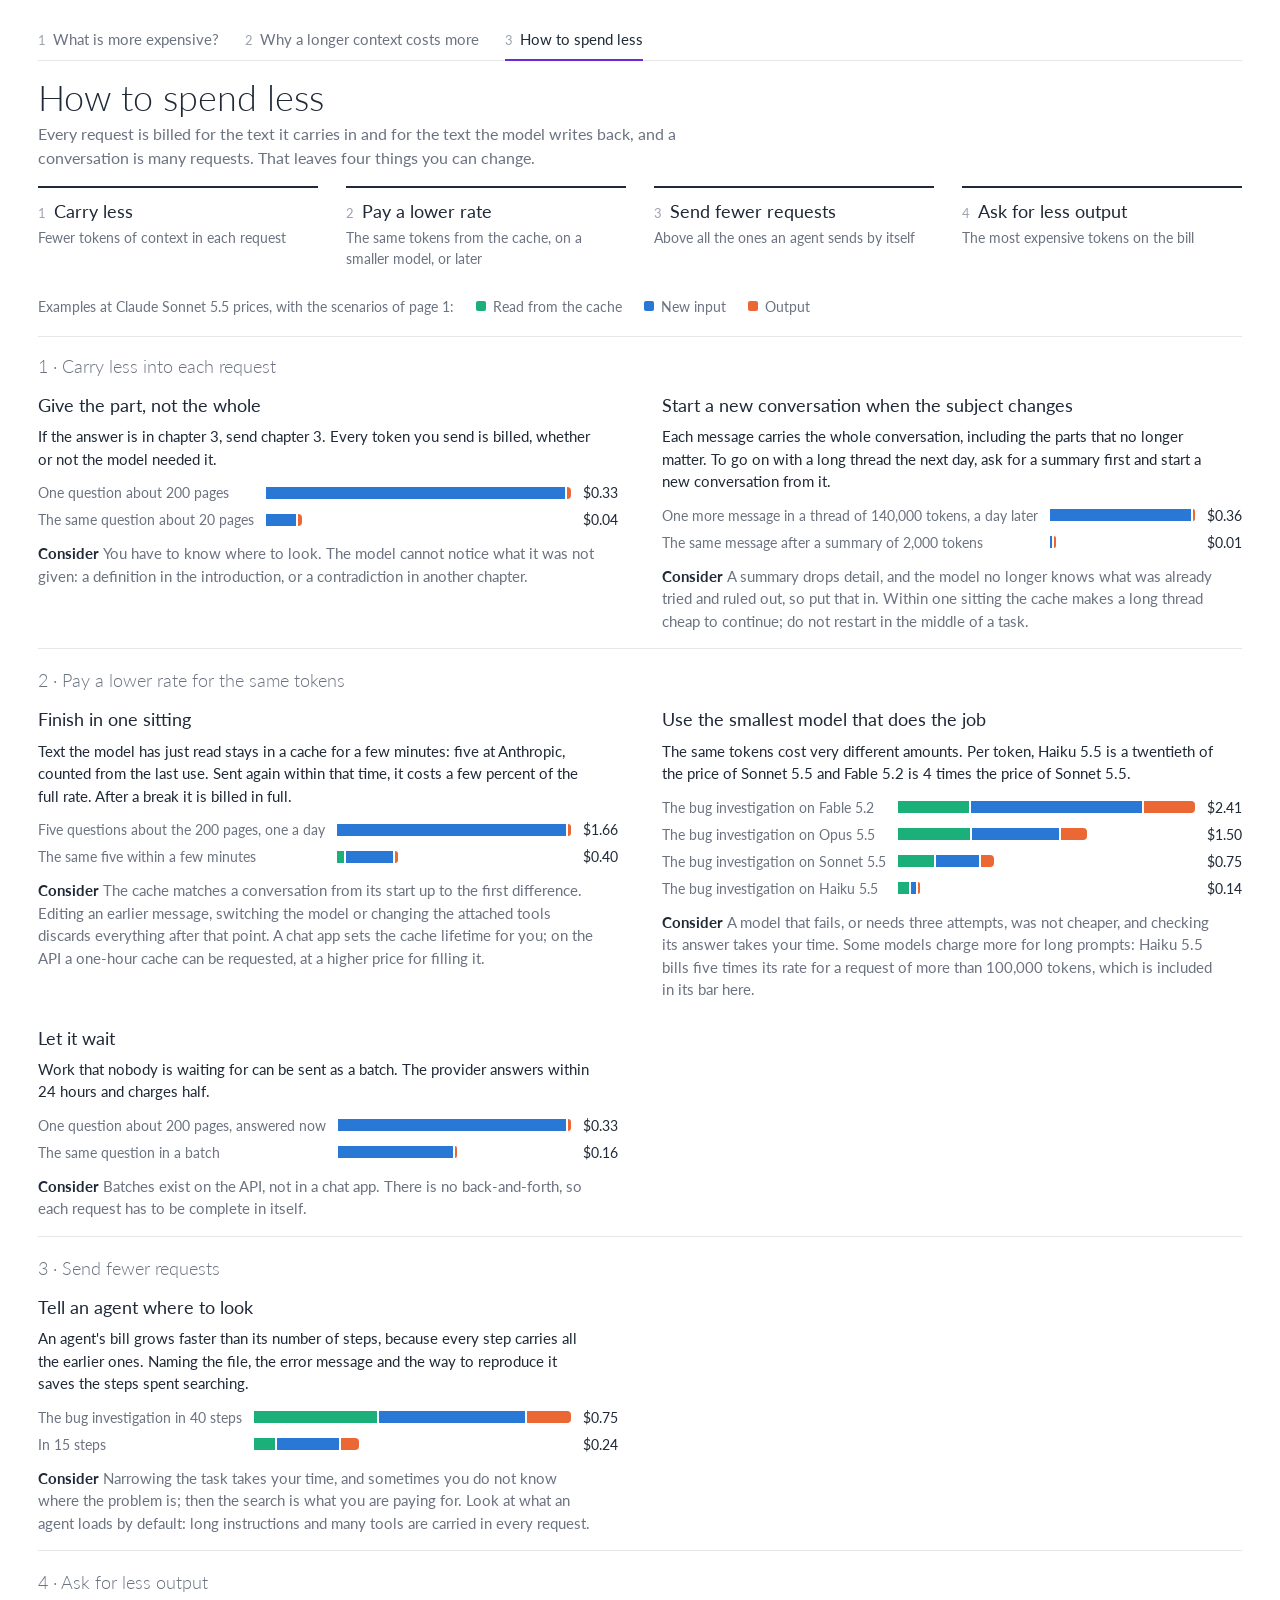
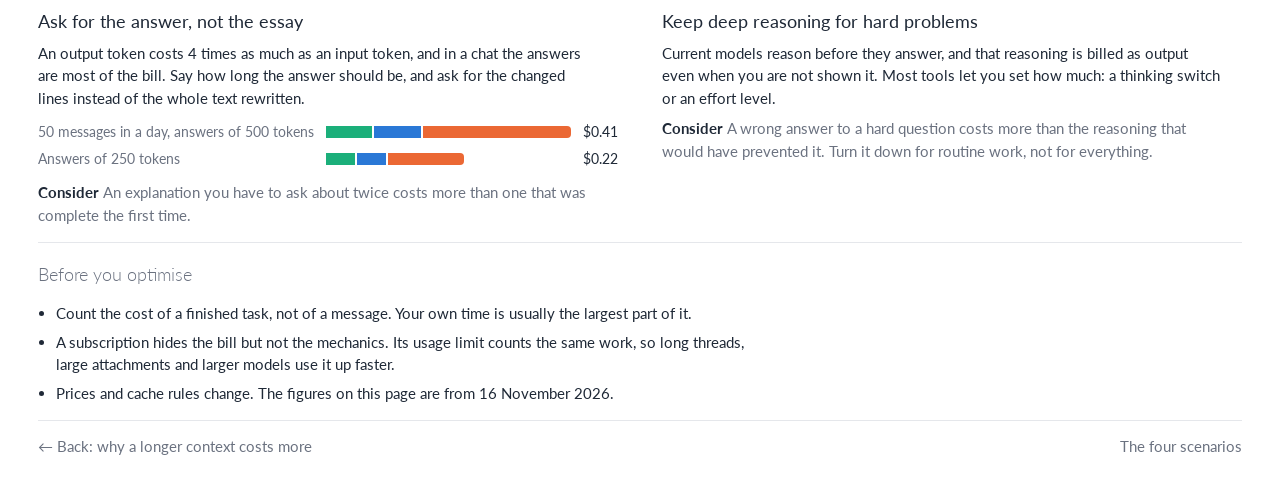
==== options.html @ e392d591 "Add navigation and two pages: the cost question and the options question.html asks which of four sce" ====
<!DOCTYPE html>
<html lang="en">
<head>
<meta charset="utf-8">
<meta name="viewport" content="width=device-width, initial-scale=1">
<title>How to spend less</title>
<link rel="preconnect" href="https://fonts.googleapis.com">
<link rel="preconnect" href="https://fonts.gstatic.com" crossorigin>
<link href="https://fonts.googleapis.com/css2?family=Lato:wght@300;400;700&display=swap" rel="stylesheet">
<link rel="stylesheet" href="site.css">
</head>
<body>
<div class="wrap">

  <nav class="site-nav" aria-label="Pages">
    <a href="question.html"><span class="num">1</span>What is more expensive?</a>
    <a href="index.html"><span class="num">2</span>Why a longer context costs more</a>
    <a href="options.html" aria-current="page"><span class="num">3</span>How to spend less</a>
  </nav>

  <header>
    <h1>How to spend less</h1>
    <p class="lede">Every request is billed for the text it carries in and for the text the model writes back, and a conversation is many requests. That leaves four things you can change.</p>
  </header>

  <ol class="terms">
    <li><a href="#context">Carry less</a><span>Fewer tokens of context in each request</span></li>
    <li><a href="#rate">Pay a lower rate</a><span>The same tokens from the cache, on a smaller model, or later</span></li>
    <li><a href="#requests">Send fewer requests</a><span>Above all the ones an agent sends by itself</span></li>
    <li><a href="#output">Ask for less output</a><span>The most expensive tokens on the bill</span></li>
  </ol>

  <section class="bar-row" aria-label="Key">
    <span>Examples at Claude Sonnet 5.5 prices, with the scenarios of page 1:</span>
    <span class="key"><span class="sw read"></span>Read from the cache</span>
    <span class="key"><span class="sw write"></span>New input</span>
    <span class="key"><span class="sw out"></span>Output</span>
  </section>

  <main style="display: contents">

  <section class="group" id="context" style="border-top: 0; padding-top: 0">
    <h2>1 · Carry less into each request</h2>
    <div class="opts">
      <article class="opt">
        <h3>Give the part, not the whole</h3>
        <p>If the answer is in chapter 3, send chapter 3. Every token you send is billed, whether or not the model needed it.</p>
        <div class="ex" data-ex="part"></div>
        <p class="consider"><b>Consider</b>You have to know where to look. The model cannot notice what it was not given: a definition in the introduction, or a contradiction in another chapter.</p>
      </article>
      <article class="opt">
        <h3>Start a new conversation when the subject changes</h3>
        <p>Each message carries the whole conversation, including the parts that no longer matter. To go on with a long thread the next day, ask for a summary first and start a new conversation from it.</p>
        <div class="ex" data-ex="fresh"></div>
        <p class="consider"><b>Consider</b>A summary drops detail, and the model no longer knows what was already tried and ruled out, so put that in. Within one sitting the cache makes a long thread cheap to continue; do not restart in the middle of a task.</p>
      </article>
    </div>
  </section>

  <section class="group" id="rate">
    <h2>2 · Pay a lower rate for the same tokens</h2>
    <div class="opts">
      <article class="opt">
        <h3>Finish in one sitting</h3>
        <p>Text the model has just read stays in a cache for a few minutes: five at Anthropic, counted from the last use. Sent again within that time, it costs a few percent of the full rate. After a break it is billed in full.</p>
        <div class="ex" data-ex="sitting"></div>
        <p class="consider"><b>Consider</b>The cache matches a conversation from its start up to the first difference. Editing an earlier message, switching the model or changing the attached tools discards everything after that point. A chat app sets the cache lifetime for you; on the API a one-hour cache can be requested, at a higher price for filling it.</p>
      </article>
      <article class="opt">
        <h3>Use the smallest model that does the job</h3>
        <p>The same tokens cost very different amounts. Per token, <span id="ratio-small"></span> and <span id="ratio-big"></span>.</p>
        <div class="ex" data-ex="model"></div>
        <p class="consider"><b>Consider</b>A model that fails, or needs three attempts, was not cheaper, and checking its answer takes your time. Some models charge more for long prompts: Haiku 5.5 bills five times its rate for a request of more than 100,000 tokens, which is included in its bar here.</p>
      </article>
      <article class="opt">
        <h3>Let it wait</h3>
        <p>Work that nobody is waiting for can be sent as a batch. The provider answers within 24 hours and charges half.</p>
        <div class="ex" data-ex="batch"></div>
        <p class="consider"><b>Consider</b>Batches exist on the API, not in a chat app. There is no back-and-forth, so each request has to be complete in itself.</p>
      </article>
    </div>
  </section>

  <section class="group" id="requests">
    <h2>3 · Send fewer requests</h2>
    <div class="opts">
      <article class="opt">
        <h3>Tell an agent where to look</h3>
        <p>An agent's bill grows faster than its number of steps, because every step carries all the earlier ones. Naming the file, the error message and the way to reproduce it saves the steps spent searching.</p>
        <div class="ex" data-ex="steps"></div>
        <p class="consider"><b>Consider</b>Narrowing the task takes your time, and sometimes you do not know where the problem is; then the search is what you are paying for. Look at what an agent loads by default: long instructions and many tools are carried in every request.</p>
      </article>
    </div>
  </section>

  <section class="group" id="output">
    <h2>4 · Ask for less output</h2>
    <div class="opts">
      <article class="opt">
        <h3>Ask for the answer, not the essay</h3>
        <p>An output token costs <span id="out-ratio"></span> times as much as an input token, and in a chat the answers are most of the bill. Say how long the answer should be, and ask for the changed lines instead of the whole text rewritten.</p>
        <div class="ex" data-ex="short"></div>
        <p class="consider"><b>Consider</b>An explanation you have to ask about twice costs more than one that was complete the first time.</p>
      </article>
      <article class="opt">
        <h3>Keep deep reasoning for hard problems</h3>
        <p>Current models reason before they answer, and that reasoning is billed as output even when you are not shown it. Most tools let you set how much: a thinking switch or an effort level.</p>
        <p class="consider"><b>Consider</b>A wrong answer to a hard question costs more than the reasoning that would have prevented it. Turn it down for routine work, not for everything.</p>
      </article>
    </div>
  </section>

  <section class="group">
    <h2>Before you optimise</h2>
    <ul class="closing">
      <li>Count the cost of a finished task, not of a message. Your own time is usually the largest part of it.</li>
      <li>A subscription hides the bill but not the mechanics. Its usage limit counts the same work, so long threads, large attachments and larger models use it up faster.</li>
      <li>Prices and cache rules change. The figures on this page are from 16 November 2026.</li>
    </ul>
  </section>

  </main>

  <footer class="next">
    <a href="index.html">← Back: why a longer context costs more</a>
    <a href="question.html">The four scenarios</a>
  </footer>

</div>

<script src="scenarios.js"></script>
<script>
(function () {
  "use strict";
  var A = window.AICost, M = A.MODELS;
  /* each example is a list of rows: [label, requests, model, batch] */
  var EX = {
    part: [
      ["One question about 200 pages", A.doc()],
      ["The same question about 20 pages", A.doc({ pages: 20 })]
    ],
    fresh: [
      ["One more message in a thread of 140,000 tokens, a day later", A.chat({ n: 1, first: 140000 })],
      ["The same message after a summary of 2,000 tokens", A.chat({ n: 1, first: 2000 })]
    ],
    sitting: [
      ["Five questions about the 200 pages, one a day", A.chat({ n: 5, user: 100, answer: 400, first: 200 * A.PAGE, warm: false })],
      ["The same five within a few minutes", A.chat({ n: 5, user: 100, answer: 400, first: 200 * A.PAGE, warm: true })]
    ],
    model: ["fable", "opus", "sonnet", "haiku"].map(function (id) {
      return ["The bug investigation on " + M[id].name, A.agent(), id];
    }),
    batch: [
      ["One question about 200 pages, answered now", A.doc()],
      ["The same question in a batch", A.doc(), "sonnet", true]
    ],
    steps: [
      ["The bug investigation in 40 steps", A.agent()],
      ["In 15 steps", A.agent({ steps: 15 })]
    ],
    short: [
      ["50 messages in a day, answers of 500 tokens", A.chat({ n: 50, warm: true })],
      ["Answers of 250 tokens", A.chat({ n: 50, warm: true, answer: 250 })]
    ]
  };
  var PARTS = [["read", "read from the cache"], ["write", "new input"], ["out", "output"]];
  function add(parent, tag, cls, text) {
    var node = document.createElement(tag);
    node.className = cls;
    if (text !== undefined) node.textContent = text;
    parent.appendChild(node);
    return node;
  }
  document.querySelectorAll("[data-ex]").forEach(function (box) {
    var rows = EX[box.getAttribute("data-ex")].map(function (r) { return { label: r[0], bill: A.bill(r[1], r[2], r[3]) }; });
    var top = Math.max.apply(null, rows.map(function (r) { return r.bill.total; }));
    box.setAttribute("role", "list");
    rows.forEach(function (r) {
      var split = PARTS.filter(function (p) { return r.bill[p[0]]; })
        .map(function (p) { return A.dollars(r.bill[p[0]]) + " " + p[1]; }).join(", ");
      add(box, "span", "lab", r.label);
      var stack = add(box, "span", "stack");
      stack.title = split;
      PARTS.forEach(function (p) {
        if (!r.bill[p[0]]) return;
        add(stack, "i", p[0]).style.width = (100 * r.bill[p[0]] / top).toFixed(2) + "%";
      });
      var amt = add(box, "span", "amt", A.dollars(r.bill.total));
      amt.setAttribute("aria-label", A.dollars(r.bill.total) + ": " + split);
    });
  });

  function times(a, b) {
    var k = a / b;
    return k >= 1 ? fmt(k) + " times the price of " : "a " + ordinal(1 / k) + " of the price of ";
  }
  function fmt(k) { return String(parseFloat(k.toFixed(1))); }
  function ordinal(k) {
    var names = { 2: "half", 4: "quarter", 5: "fifth", 10: "tenth", 20: "twentieth" };
    return names[Math.round(k)] || fmt(k) + "th";
  }
  document.getElementById("ratio-small").textContent = "Haiku 5.5 is " + times(M.haiku.write, M.sonnet.write) + "Sonnet 5.5";
  document.getElementById("ratio-big").textContent = "Fable 5.2 is " + times(M.fable.write, M.sonnet.write) + "Sonnet 5.5";
  document.getElementById("out-ratio").textContent = fmt(M.sonnet.out / M.sonnet.write);
})();
</script>
</body>
</html>
---- site.css ----
/* Styles for question.html and options.html. index.html does not load this file: it keeps
   its own inline copy of the colour tokens, the base styles and the navigation. */
:root {
  color-scheme: light;
  --bg: #ffffff;
  --ink: #1f2937;
  --ink-2: #6b7280;
  --ink-3: #9ca3af;
  --rule: #e5e7eb;
  --slot: #eef0f3;
  --lane: #f4f6fb;
  --q: #4a90e2;
  --att: #6d28d9;
  /* what a token is billed as: read from the cache, new input, output */
  --c-read: #1baf7a;
  --c-write: #2a78d6;
  --c-out: #eb6834;
  --font: "Lato", "Segoe UI", "Helvetica Neue", Arial, sans-serif;
}
@media (prefers-color-scheme: dark) {
  :root:not([data-theme="light"]) {
    color-scheme: dark;
    --bg: #14161c;
    --ink: #e8eaf0;
    --ink-2: #a3a9b8;
    --ink-3: #737a8c;
    --rule: #2a2f3a;
    --slot: #20242d;
    --lane: #191c24;
    --q: #2f74c9;
    --att: #a07be8;
    --c-read: #199e70;
    --c-write: #3987e5;
    --c-out: #d95926;
  }
}
:root[data-theme="dark"] {
  color-scheme: dark;
  --bg: #14161c;
  --ink: #e8eaf0;
  --ink-2: #a3a9b8;
  --ink-3: #737a8c;
  --rule: #2a2f3a;
  --slot: #20242d;
  --lane: #191c24;
  --q: #2f74c9;
  --att: #a07be8;
  --c-read: #199e70;
  --c-write: #3987e5;
  --c-out: #d95926;
}

* { box-sizing: border-box; }
html, body { margin: 0; }
body {
  background: var(--bg);
  color: var(--ink);
  font-family: var(--font);
  font-size: 15px;
  line-height: 1.5;
}
.wrap {
  max-width: 1260px;
  margin: 0 auto;
  padding: 22px 28px 44px;
  display: flex;
  flex-direction: column;
  gap: 16px;
}
header { display: flex; flex-direction: column; gap: 4px; }
h1 {
  font-weight: 300;
  font-size: clamp(26px, 2.8vw, 36px);
  line-height: 1.15;
  margin: 0;
  text-wrap: balance;
}
.lede { margin: 0; color: var(--ink-2); font-size: 16px; max-width: 80ch; }
h2 { margin: 0; font-size: 18px; font-weight: 300; color: var(--ink-2); }
h3 { margin: 0; font-size: 18px; font-weight: 400; line-height: 1.3; text-wrap: balance; }
p { margin: 0; }
a { color: inherit; }
svg { display: block; width: 100%; height: auto; }
button {
  font: inherit;
  padding: 6px 14px;
  border-radius: 6px;
  border: 1px solid var(--ink-3);
  background: transparent;
  color: var(--ink);
  cursor: pointer;
}
button:hover { background: var(--slot); }
button.primary { background: var(--att); border-color: var(--att); color: var(--bg); font-weight: 700; }
button.primary:hover { background: var(--att); filter: brightness(1.12); }
button:focus-visible, a:focus-visible { outline: 3px solid var(--q); outline-offset: 2px; }

/* Navigation between the three pages (the same markup and rules are in index.html) */
.site-nav {
  display: flex;
  flex-wrap: wrap;
  gap: 0 26px;
  border-bottom: 1px solid var(--rule);
  font-size: 15px;
}
.site-nav a {
  display: inline-flex;
  align-items: baseline;
  gap: 7px;
  padding: 6px 0 8px;
  margin-bottom: -1px;
  border-bottom: 2px solid transparent;
  color: var(--ink-2);
  text-decoration: none;
}
.site-nav a:hover { color: var(--ink); }
.site-nav a[aria-current="page"] { color: var(--ink); border-bottom-color: var(--att); }
.site-nav .num { font-size: 13px; color: var(--ink-3); font-variant-numeric: tabular-nums; }

/* A row under the header: the key to the colours and, on the question page, the button */
.bar-row {
  display: flex;
  flex-wrap: wrap;
  align-items: center;
  gap: 8px 22px;
  padding: 6px 0 14px;
  border-bottom: 1px solid var(--rule);
  color: var(--ink-2);
  font-size: 14px;
  min-height: 52px;
}
.bar-row .push { margin-left: auto; }
.key { display: inline-flex; align-items: center; gap: 7px; white-space: nowrap; }
.sw { display: inline-block; width: 10px; height: 10px; border-radius: 2px; flex: none; }
.sw.req { width: 7px; height: 16px; border-radius: 2px 2px 0 0; background: var(--ink-3); }
.sw.dot { border-radius: 50%; background: var(--ink); width: 8px; height: 8px; }
.sw.read { background: var(--c-read); }
.sw.write { background: var(--c-write); }
.sw.out { background: var(--c-out); }

/* A bill drawn as one stacked bar: read from the cache, new input, output */
.stack { display: flex; gap: 2px; height: 12px; min-width: 0; }
.stack i { display: block; height: 100%; min-width: 2px; }
.stack i:last-child { border-radius: 0 4px 4px 0; }
.stack .read { background: var(--c-read); }
.stack .write { background: var(--c-write); }
.stack .out { background: var(--c-out); }
.amt { font-variant-numeric: tabular-nums; }

.fine { color: var(--ink-2); font-size: 13.5px; max-width: 100ch; }
.next { display: flex; flex-wrap: wrap; justify-content: space-between; gap: 8px 24px; padding-top: 14px; border-top: 1px solid var(--rule); }
.next a { color: var(--ink-2); text-decoration: none; }
.next a:hover { color: var(--ink); text-decoration: underline; }

/* ================= question.html ================= */
.cards { display: grid; grid-template-columns: repeat(2, minmax(0, 1fr)); gap: 26px 44px; }
.card { display: flex; flex-direction: column; gap: 6px; min-width: 0; }
.card h2 { color: var(--ink); font-weight: 400; display: flex; align-items: baseline; gap: 10px; }
.tag {
  flex: none; display: inline-grid; place-items: center; width: 26px; height: 26px; border-radius: 50%;
  border: 1px solid var(--ink-3); font-size: 14px; font-weight: 700; color: var(--ink-2); transform: translateY(-1px);
}
.say { color: var(--ink-2); min-height: 1.5em; }
.facts { color: var(--ink-2); font-size: 14px; font-variant-numeric: tabular-nums; }
.facts b { color: var(--ink); font-weight: 700; }
.fig-grid { stroke: var(--rule); stroke-width: 1; }
.fig-base { stroke: var(--ink-3); stroke-width: 1; }
.fig-text { fill: var(--ink-2); font-family: var(--font); font-size: 12.5px; }
.fig-you { fill: var(--ink); }
.fig-span { stroke: var(--ink-3); stroke-width: 1; fill: none; }
.seg { fill: var(--ink-3); transition: fill 0.35s; }
.revealed .seg.read { fill: var(--c-read); }
.revealed .seg.write { fill: var(--c-write); }
.revealed .seg.out { fill: var(--c-out); }
.bill { display: grid; grid-template-columns: 4.6em minmax(0, 1fr); gap: 4px 12px; align-items: center; margin-top: 2px; }
.bill .amt { font-size: 26px; font-weight: 300; line-height: 1.2; }
.bill .split, .bill .why { grid-column: 1 / -1; }
.bill .split { color: var(--ink-2); font-size: 13.5px; font-variant-numeric: tabular-nums; }
.bill .why { max-width: 62ch; }
.answer { display: flex; flex-direction: column; gap: 6px; padding-top: 16px; border-top: 1px solid var(--rule); }
.answer .order { font-size: 22px; font-weight: 300; font-variant-numeric: tabular-nums; }
.answer .order b { font-weight: 700; }
.answer p { max-width: 80ch; }
.only-open, .only-shut { display: none; }
.revealed .only-open { display: revert; }
body:not(.revealed) .only-shut { display: revert; }
.revealed .bill { display: grid; }
.revealed .answer { display: flex; }
.revealed .key.only-open { display: inline-flex; }
body:not(.revealed) .key.only-shut { display: inline-flex; }

/* ================= options.html ================= */
.terms { display: grid; grid-template-columns: repeat(4, minmax(0, 1fr)); gap: 12px 28px; margin: 0; padding: 0; list-style: none; counter-reset: term; }
.terms li { counter-increment: term; display: flex; flex-direction: column; gap: 2px; padding-top: 10px; border-top: 2px solid var(--ink); }
.terms a { text-decoration: none; font-size: 18px; }
.terms a::before { content: counter(term); color: var(--ink-3); font-size: 13px; margin-right: 8px; font-variant-numeric: tabular-nums; }
.terms a:hover { text-decoration: underline; }
.terms span { color: var(--ink-2); font-size: 14px; }
.group { display: flex; flex-direction: column; gap: 14px; padding-top: 18px; border-top: 1px solid var(--rule); scroll-margin-top: 12px; }
.opts { display: grid; grid-template-columns: repeat(2, minmax(0, 1fr)); gap: 26px 44px; }
.opt { display: flex; flex-direction: column; gap: 8px; min-width: 0; }
.opt p { max-width: 62ch; }
.consider { color: var(--ink-2); }
.consider b { color: var(--ink); font-weight: 700; margin-right: 4px; }
.ex { display: grid; grid-template-columns: max-content minmax(0, 1fr) max-content; gap: 6px 12px; align-items: center; margin: 4px 0; font-size: 14px; }
.ex .lab { color: var(--ink-2); }
.ex .amt { text-align: right; color: var(--ink); }
.closing { margin: 0; padding-left: 18px; display: flex; flex-direction: column; gap: 6px; max-width: 80ch; }

@media (max-width: 760px) {
  .cards, .opts { grid-template-columns: minmax(0, 1fr); }
  .terms { grid-template-columns: repeat(2, minmax(0, 1fr)); }
  .bar-row .push { margin-left: 0; }
}
@media (max-width: 420px) {
  .wrap { padding: 16px 16px 32px; }
  .ex { grid-template-columns: minmax(0, 1fr) max-content; }
  .ex .lab { grid-column: 1 / -1; margin-bottom: -4px; }
}
@media (prefers-reduced-motion: reduce) {
  .seg { transition: none; }
}
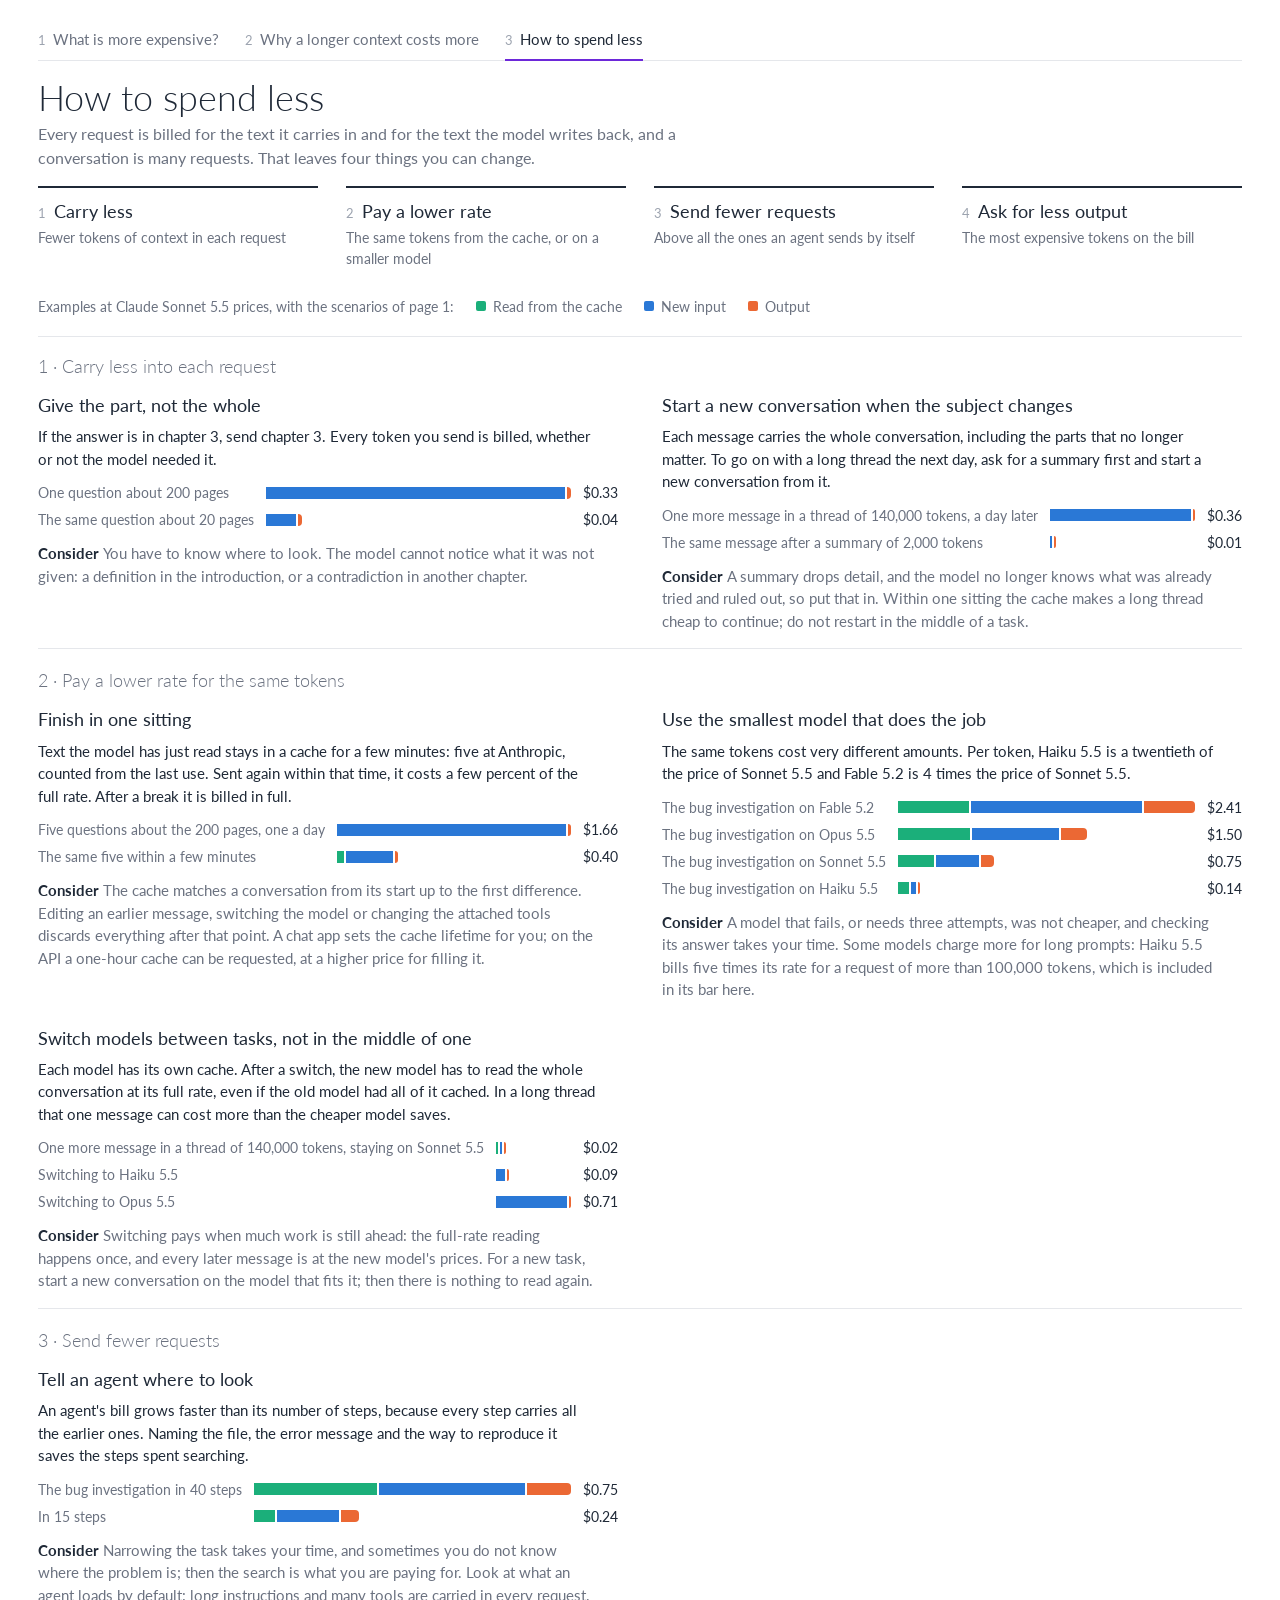
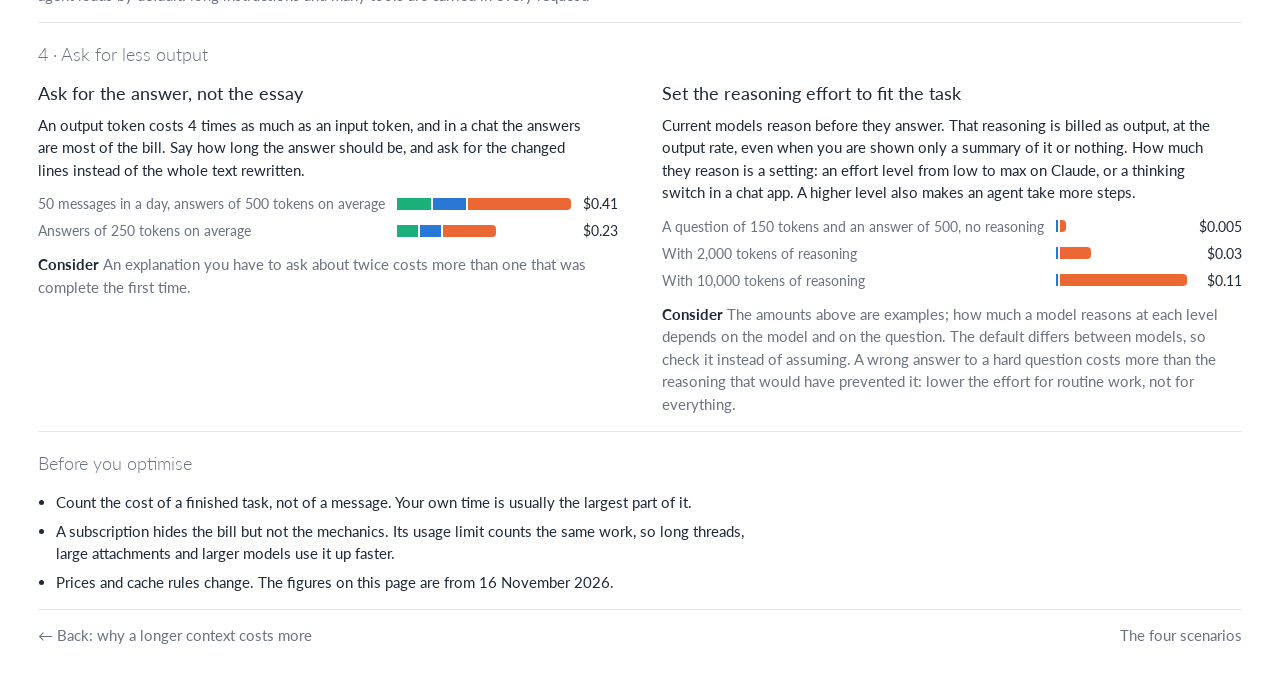
==== commit 0447f704: "Show only input and output before the reveal; revise the options Page 1: before the bills are shown " ====
--- a/options.html
+++ b/options.html
@@ -25,7 +25,7 @@
 
   <ol class="terms">
     <li><a href="#context">Carry less</a><span>Fewer tokens of context in each request</span></li>
-    <li><a href="#rate">Pay a lower rate</a><span>The same tokens from the cache, on a smaller model, or later</span></li>
+    <li><a href="#rate">Pay a lower rate</a><span>The same tokens from the cache, or on a smaller model</span></li>
     <li><a href="#requests">Send fewer requests</a><span>Above all the ones an agent sends by itself</span></li>
     <li><a href="#output">Ask for less output</a><span>The most expensive tokens on the bill</span></li>
   </ol>
@@ -73,10 +73,10 @@
         <p class="consider"><b>Consider</b>A model that fails, or needs three attempts, was not cheaper, and checking its answer takes your time. Some models charge more for long prompts: Haiku 5.5 bills five times its rate for a request of more than 100,000 tokens, which is included in its bar here.</p>
       </article>
       <article class="opt">
-        <h3>Let it wait</h3>
-        <p>Work that nobody is waiting for can be sent as a batch. The provider answers within 24 hours and charges half.</p>
-        <div class="ex" data-ex="batch"></div>
-        <p class="consider"><b>Consider</b>Batches exist on the API, not in a chat app. There is no back-and-forth, so each request has to be complete in itself.</p>
+        <h3>Switch models between tasks, not in the middle of one</h3>
+        <p>Each model has its own cache. After a switch, the new model has to read the whole conversation at its full rate, even if the old model had all of it cached. In a long thread that one message can cost more than the cheaper model saves.</p>
+        <div class="ex" data-ex="switch"></div>
+        <p class="consider"><b>Consider</b>Switching pays when much work is still ahead: the full-rate reading happens once, and every later message is at the new model's prices. For a new task, start a new conversation on the model that fits it; then there is nothing to read again.</p>
       </article>
     </div>
   </section>
@@ -103,9 +103,10 @@
         <p class="consider"><b>Consider</b>An explanation you have to ask about twice costs more than one that was complete the first time.</p>
       </article>
       <article class="opt">
-        <h3>Keep deep reasoning for hard problems</h3>
-        <p>Current models reason before they answer, and that reasoning is billed as output even when you are not shown it. Most tools let you set how much: a thinking switch or an effort level.</p>
-        <p class="consider"><b>Consider</b>A wrong answer to a hard question costs more than the reasoning that would have prevented it. Turn it down for routine work, not for everything.</p>
+        <h3>Set the reasoning effort to fit the task</h3>
+        <p>Current models reason before they answer. That reasoning is billed as output, at the output rate, even when you are shown only a summary of it or nothing. How much they reason is a setting: an effort level from low to max on Claude, or a thinking switch in a chat app. A higher level also makes an agent take more steps.</p>
+        <div class="ex" data-ex="effort"></div>
+        <p class="consider"><b>Consider</b>The amounts above are examples; how much a model reasons at each level depends on the model and on the question. The default differs between models, so check it instead of assuming. A wrong answer to a hard question costs more than the reasoning that would have prevented it: lower the effort for routine work, not for everything.</p>
       </article>
     </div>
   </section>
@@ -150,17 +151,22 @@
     model: ["fable", "opus", "sonnet", "haiku"].map(function (id) {
       return ["The bug investigation on " + M[id].name, A.agent(), id];
     }),
-    batch: [
-      ["One question about 200 pages, answered now", A.doc()],
-      ["The same question in a batch", A.doc(), "sonnet", true]
-    ],
+    switch: ["sonnet", "haiku", "opus"].map(function (id) {
+      /* one more message in a thread that Sonnet has in its cache: only that message is billed here */
+      var next = A.requests([{ add: 140000, out: 0 }, { add: 150, out: 500, warm: id === "sonnet" }])[1];
+      return [(id === "sonnet" ? "One more message in a thread of 140,000 tokens, staying on " : "Switching to ") + M[id].name, [next], id];
+    }),
+    effort: [0, 2000, 10000].map(function (think) {
+      return [think ? "With " + A.tokens(think) + " tokens of reasoning" : "A question of 150 tokens and an answer of 500, no reasoning",
+              A.requests([{ add: 150, out: 500 + think }])];
+    }),
     steps: [
       ["The bug investigation in 40 steps", A.agent()],
       ["In 15 steps", A.agent({ steps: 15 })]
     ],
     short: [
-      ["50 messages in a day, answers of 500 tokens", A.chat({ n: 50, warm: true })],
-      ["Answers of 250 tokens", A.chat({ n: 50, warm: true, answer: 250 })]
+      ["50 messages in a day, answers of 500 tokens on average", A.chat({ n: 50, warm: true, vary: 11 })],
+      ["Answers of 250 tokens on average", A.chat({ n: 50, warm: true, vary: 11, answer: 250 })]
     ]
   };
   var PARTS = [["read", "read from the cache"], ["write", "new input"], ["out", "output"]];
--- a/site.css
+++ b/site.css
@@ -168,10 +168,9 @@
 .fig-text { fill: var(--ink-2); font-family: var(--font); font-size: 12.5px; }
 .fig-you { fill: var(--ink); }
 .fig-span { stroke: var(--ink-3); stroke-width: 1; fill: none; }
-.seg { fill: var(--ink-3); transition: fill 0.35s; }
-.revealed .seg.read { fill: var(--c-read); }
-.revealed .seg.write { fill: var(--c-write); }
-.revealed .seg.out { fill: var(--c-out); }
+.seg.read { fill: var(--c-read); }
+.seg.write, .now.write { fill: var(--c-write); }
+.seg.out, .now.out { fill: var(--c-out); }
 .bill { display: grid; grid-template-columns: 4.6em minmax(0, 1fr); gap: 4px 12px; align-items: center; margin-top: 2px; }
 .bill .amt { font-size: 26px; font-weight: 300; line-height: 1.2; }
 .bill .split, .bill .why { grid-column: 1 / -1; }
@@ -217,6 +216,3 @@
   .ex { grid-template-columns: minmax(0, 1fr) max-content; }
   .ex .lab { grid-column: 1 / -1; margin-bottom: -4px; }
 }
-@media (prefers-reduced-motion: reduce) {
-  .seg { transition: none; }
-}
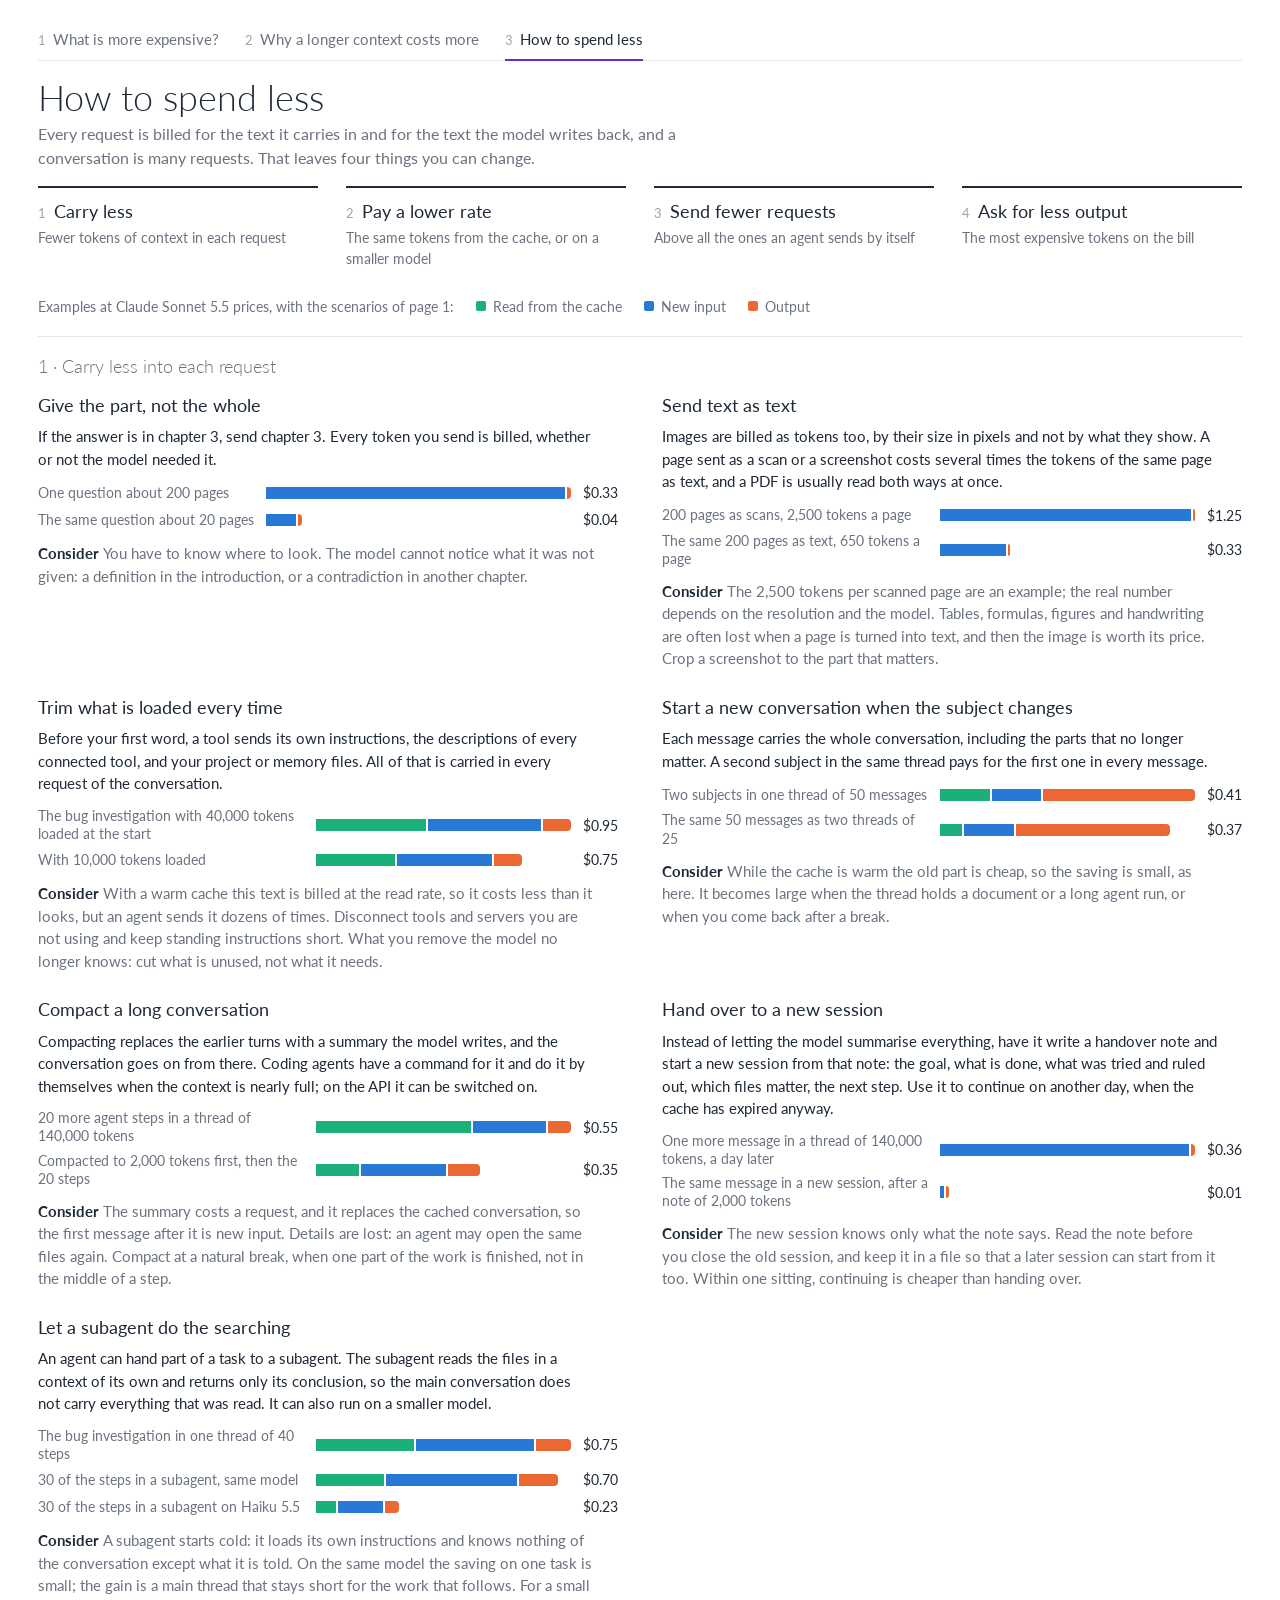
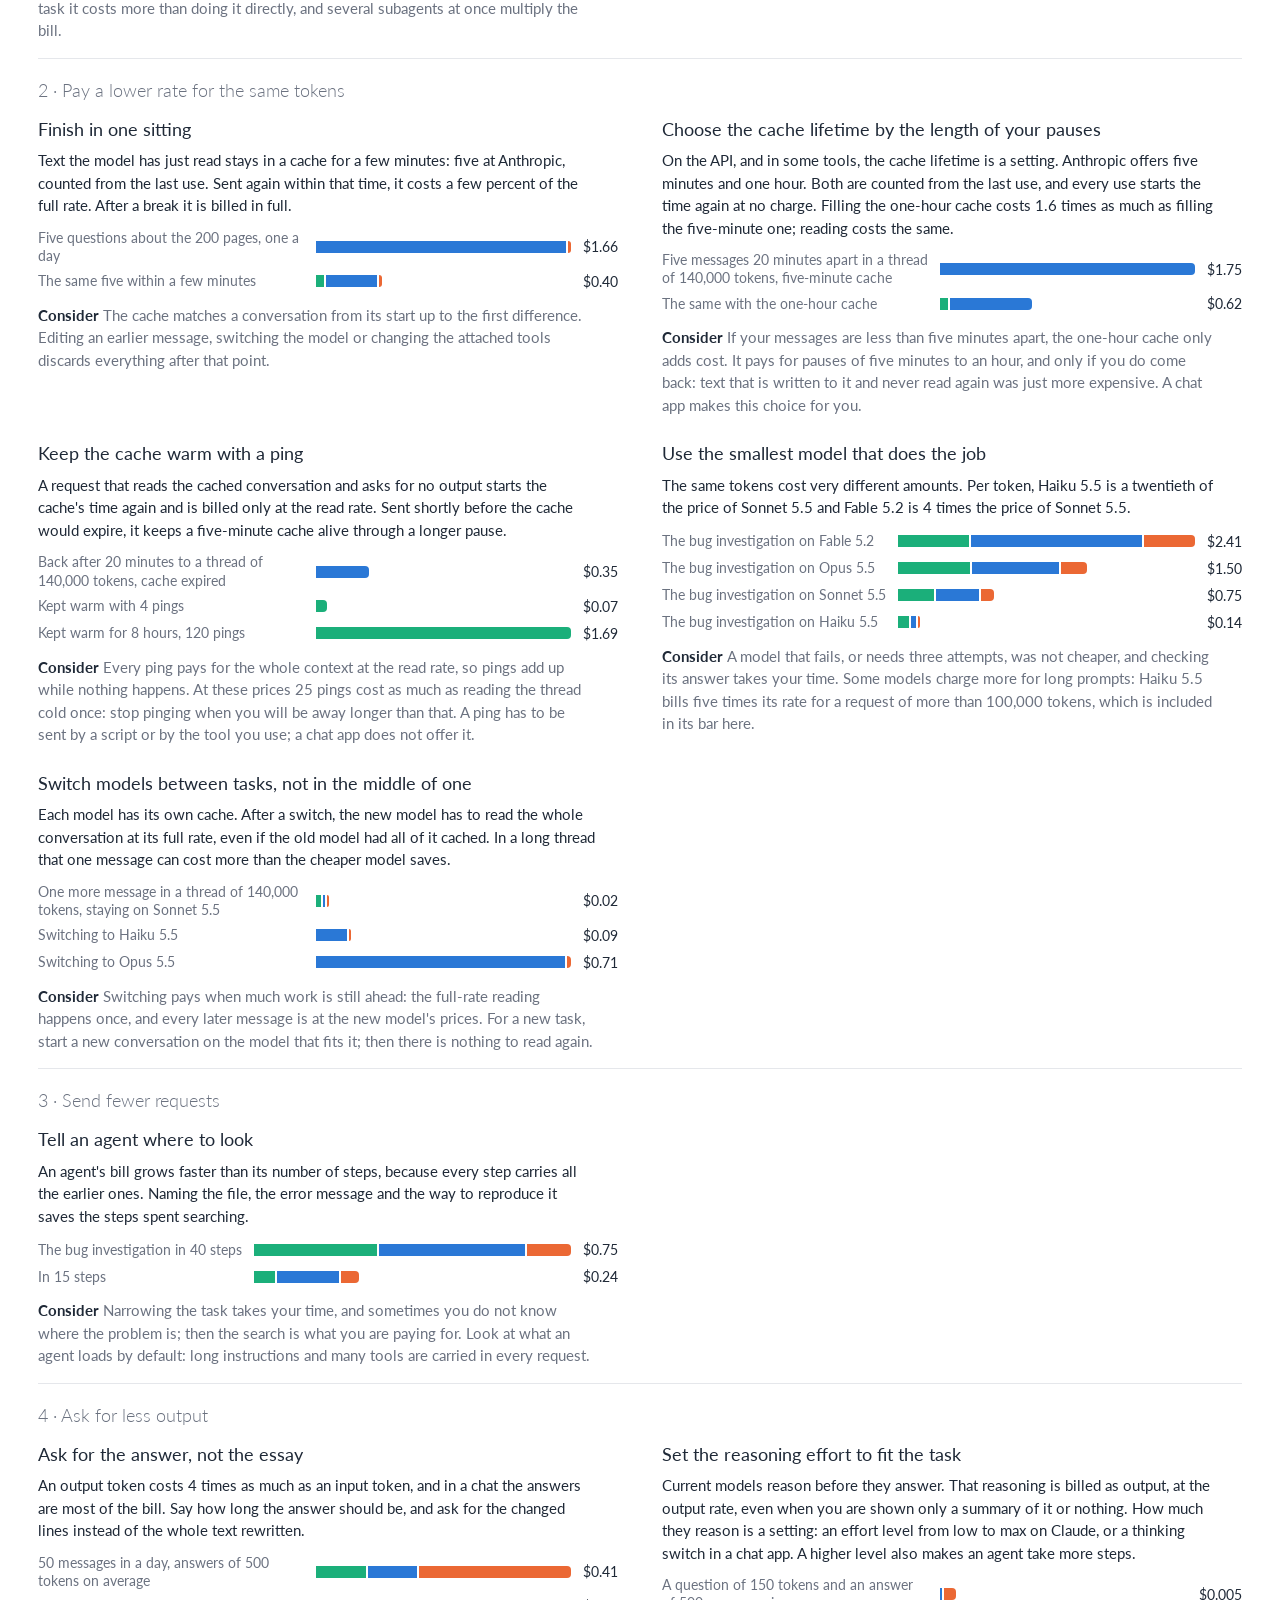
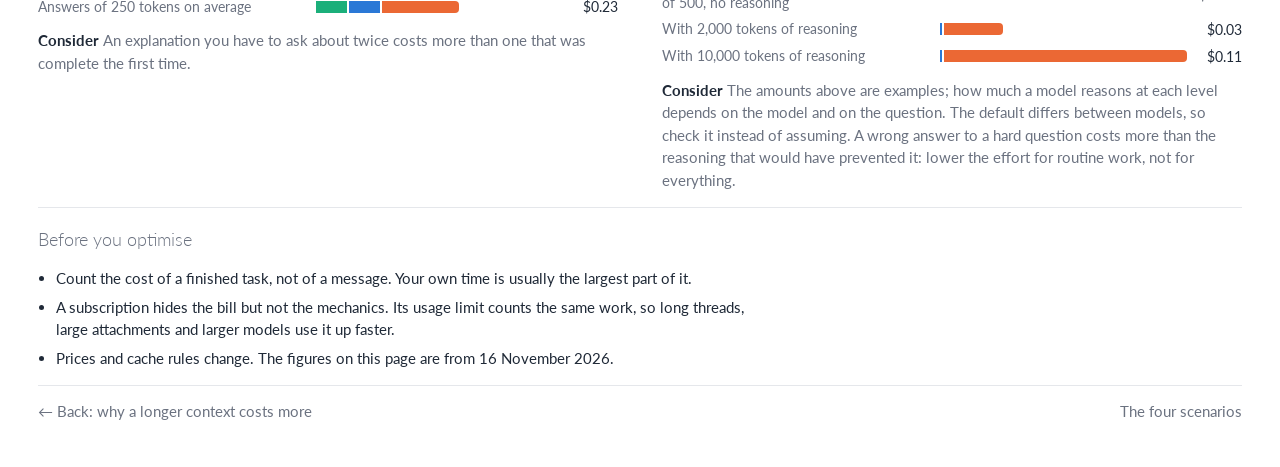
==== commit 4e801175: "Add seven options to page 3 Cache lifetime, keeping the cache warm with a ping, compaction, handover" ====
--- a/options.html
+++ b/options.html
@@ -49,10 +49,40 @@
         <p class="consider"><b>Consider</b>You have to know where to look. The model cannot notice what it was not given: a definition in the introduction, or a contradiction in another chapter.</p>
       </article>
       <article class="opt">
+        <h3>Send text as text</h3>
+        <p>Images are billed as tokens too, by their size in pixels and not by what they show. A page sent as a scan or a screenshot costs several times the tokens of the same page as text, and a PDF is usually read both ways at once.</p>
+        <div class="ex" data-ex="scan"></div>
+        <p class="consider"><b>Consider</b>The 2,500 tokens per scanned page are an example; the real number depends on the resolution and the model. Tables, formulas, figures and handwriting are often lost when a page is turned into text, and then the image is worth its price. Crop a screenshot to the part that matters.</p>
+      </article>
+      <article class="opt">
+        <h3>Trim what is loaded every time</h3>
+        <p>Before your first word, a tool sends its own instructions, the descriptions of every connected tool, and your project or memory files. All of that is carried in every request of the conversation.</p>
+        <div class="ex" data-ex="base"></div>
+        <p class="consider"><b>Consider</b>With a warm cache this text is billed at the read rate, so it costs less than it looks, but an agent sends it dozens of times. Disconnect tools and servers you are not using and keep standing instructions short. What you remove the model no longer knows: cut what is unused, not what it needs.</p>
+      </article>
+      <article class="opt">
         <h3>Start a new conversation when the subject changes</h3>
-        <p>Each message carries the whole conversation, including the parts that no longer matter. To go on with a long thread the next day, ask for a summary first and start a new conversation from it.</p>
+        <p>Each message carries the whole conversation, including the parts that no longer matter. A second subject in the same thread pays for the first one in every message.</p>
+        <div class="ex" data-ex="split"></div>
+        <p class="consider"><b>Consider</b>While the cache is warm the old part is cheap, so the saving is small, as here. It becomes large when the thread holds a document or a long agent run, or when you come back after a break.</p>
+      </article>
+      <article class="opt">
+        <h3>Compact a long conversation</h3>
+        <p>Compacting replaces the earlier turns with a summary the model writes, and the conversation goes on from there. Coding agents have a command for it and do it by themselves when the context is nearly full; on the API it can be switched on.</p>
+        <div class="ex" data-ex="compact"></div>
+        <p class="consider"><b>Consider</b>The summary costs a request, and it replaces the cached conversation, so the first message after it is new input. Details are lost: an agent may open the same files again. Compact at a natural break, when one part of the work is finished, not in the middle of a step.</p>
+      </article>
+      <article class="opt">
+        <h3>Hand over to a new session</h3>
+        <p>Instead of letting the model summarise everything, have it write a handover note and start a new session from that note: the goal, what is done, what was tried and ruled out, which files matter, the next step. Use it to continue on another day, when the cache has expired anyway.</p>
         <div class="ex" data-ex="fresh"></div>
-        <p class="consider"><b>Consider</b>A summary drops detail, and the model no longer knows what was already tried and ruled out, so put that in. Within one sitting the cache makes a long thread cheap to continue; do not restart in the middle of a task.</p>
+        <p class="consider"><b>Consider</b>The new session knows only what the note says. Read the note before you close the old session, and keep it in a file so that a later session can start from it too. Within one sitting, continuing is cheaper than handing over.</p>
+      </article>
+      <article class="opt">
+        <h3>Let a subagent do the searching</h3>
+        <p>An agent can hand part of a task to a subagent. The subagent reads the files in a context of its own and returns only its conclusion, so the main conversation does not carry everything that was read. It can also run on a smaller model.</p>
+        <div class="ex" data-ex="sub"></div>
+        <p class="consider"><b>Consider</b>A subagent starts cold: it loads its own instructions and knows nothing of the conversation except what it is told. On the same model the saving on one task is small; the gain is a main thread that stays short for the work that follows. For a small task it costs more than doing it directly, and several subagents at once multiply the bill.</p>
       </article>
     </div>
   </section>
@@ -64,7 +94,19 @@
         <h3>Finish in one sitting</h3>
         <p>Text the model has just read stays in a cache for a few minutes: five at Anthropic, counted from the last use. Sent again within that time, it costs a few percent of the full rate. After a break it is billed in full.</p>
         <div class="ex" data-ex="sitting"></div>
-        <p class="consider"><b>Consider</b>The cache matches a conversation from its start up to the first difference. Editing an earlier message, switching the model or changing the attached tools discards everything after that point. A chat app sets the cache lifetime for you; on the API a one-hour cache can be requested, at a higher price for filling it.</p>
+        <p class="consider"><b>Consider</b>The cache matches a conversation from its start up to the first difference. Editing an earlier message, switching the model or changing the attached tools discards everything after that point.</p>
+      </article>
+      <article class="opt">
+        <h3>Choose the cache lifetime by the length of your pauses</h3>
+        <p>On the API, and in some tools, the cache lifetime is a setting. Anthropic offers five minutes and one hour. Both are counted from the last use, and every use starts the time again at no charge. Filling the one-hour cache costs <span id="hour-ratio"></span> times as much as filling the five-minute one; reading costs the same.</p>
+        <div class="ex" data-ex="ttl"></div>
+        <p class="consider"><b>Consider</b>If your messages are less than five minutes apart, the one-hour cache only adds cost. It pays for pauses of five minutes to an hour, and only if you do come back: text that is written to it and never read again was just more expensive. A chat app makes this choice for you.</p>
+      </article>
+      <article class="opt">
+        <h3>Keep the cache warm with a ping</h3>
+        <p>A request that reads the cached conversation and asks for no output starts the cache's time again and is billed only at the read rate. Sent shortly before the cache would expire, it keeps a five-minute cache alive through a longer pause.</p>
+        <div class="ex" data-ex="ping"></div>
+        <p class="consider"><b>Consider</b>Every ping pays for the whole context at the read rate, so pings add up while nothing happens. At these prices <span id="ping-even"></span> pings cost as much as reading the thread cold once: stop pinging when you will be away longer than that. A ping has to be sent by a script or by the tool you use; a chat app does not offer it.</p>
       </article>
       <article class="opt">
         <h3>Use the smallest model that does the job</h3>
@@ -133,17 +175,78 @@
 <script>
 (function () {
   "use strict";
-  var A = window.AICost, M = A.MODELS;
+  var A = window.AICost, M = A.MODELS, S = M.sonnet;
+  /* Filling Anthropic's one-hour cache costs 2 times the plain input price and the five-minute cache
+     1.25 times. `write` in MODELS is the five-minute price, so the one-hour price is HOUR times it. */
+  var HOUR = 2 / 1.25;
+  /* a row can also be given as a ready bill instead of a list of requests */
+  function money(read, write, out) { return { read: read, write: write, out: out, total: read + write + out }; }
+  function plus(a, b) { return money(a.read + b.read, a.write + b.write, a.out + b.out); }
+  function twice(a) { return plus(a, a); }
   /* each example is a list of rows: [label, requests, model, batch] */
   var EX = {
     part: [
       ["One question about 200 pages", A.doc()],
       ["The same question about 20 pages", A.doc({ pages: 20 })]
     ],
+    scan: [
+      ["200 pages as scans, 2,500 tokens a page", A.requests([{ add: 200 * 2500 + 100, out: 400 }])],
+      ["The same 200 pages as text, " + A.PAGE + " tokens a page", A.doc()]
+    ],
+    base: [
+      ["The bug investigation with 40,000 tokens loaded at the start", A.agent({ base: 40000 })],
+      ["With 10,000 tokens loaded", A.agent()]
+    ],
+    sub: (function () {
+      /* 30 of the 40 steps are searching. Done by a subagent, they leave the main thread with
+         10 steps and one more result. Each agent loads its own 10,000 tokens at the start. */
+      var main = A.bill(A.agent({ steps: 11 }));
+      return [
+        ["The bug investigation in one thread of 40 steps", A.agent()],
+        ["30 of the steps in a subagent, same model", plus(main, A.bill(A.agent({ steps: 30 })))],
+        ["30 of the steps in a subagent on Haiku 5.5", plus(main, A.bill(A.agent({ steps: 30 }), "haiku"))]
+      ];
+    })(),
+    split: [
+      ["Two subjects in one thread of 50 messages", A.chat({ n: 50, warm: true, vary: 11 })],
+      ["The same 50 messages as two threads of 25", twice(A.bill(A.chat({ n: 25, warm: true, vary: 11 })))]
+    ],
+    compact: (function () {
+      /* an agent at 140,000 tokens takes 20 more steps; each brings back 3,000 tokens and writes 250.
+         Compacting first: one request that reads the thread and writes a summary of 2,000 tokens, then
+         the same 20 steps from 12,000 tokens (instructions and summary), which are new input once. */
+      var step = function (i) { return { add: 3000, out: 250, warm: true }; }, steps = [], k;
+      for (k = 0; k < 20; k++) steps.push(step(k));
+      var go = A.requests([{ add: 140000, out: 0 }].concat(steps)).slice(1);
+      var sum = A.requests([{ add: 140000, out: 0 }, { add: 100, out: 2000, warm: true }]).slice(1);
+      var after = A.requests([{ add: 12000 - 3000, out: 0, warm: true }].concat(steps.map(function (u, i) {
+        return { add: u.add, out: u.out, warm: i > 0 };
+      }))).slice(1);
+      return [
+        ["20 more agent steps in a thread of 140,000 tokens", go],
+        ["Compacted to 2,000 tokens first, then the 20 steps", plus(A.bill(sum), A.bill(after))]
+      ];
+    })(),
     fresh: [
       ["One more message in a thread of 140,000 tokens, a day later", A.chat({ n: 1, first: 140000 })],
-      ["The same message after a summary of 2,000 tokens", A.chat({ n: 1, first: 2000 })]
-    ],
+      ["The same message in a new session, after a note of 2,000 tokens", A.chat({ n: 1, first: 2000 })]
+    ],
+    ttl: (function () {
+      /* a thread of 140,000 tokens and five messages in it, 20 minutes apart; the answers are left out */
+      var n = 140000, w = n * S.write / 1e6, r = n * S.read / 1e6;
+      return [
+        ["Five messages 20 minutes apart in a thread of 140,000 tokens, five-minute cache", money(0, 5 * w, 0)],
+        ["The same with the one-hour cache", money(4 * r, w * HOUR, 0)]
+      ];
+    })(),
+    ping: (function () {
+      var n = 140000, w = n * S.write / 1e6, r = n * S.read / 1e6;
+      return [
+        ["Back after 20 minutes to a thread of 140,000 tokens, cache expired", money(0, w, 0)],
+        ["Kept warm with 4 pings", money(5 * r, 0, 0)],
+        ["Kept warm for 8 hours, 120 pings", money(121 * r, 0, 0)]
+      ];
+    })(),
     sitting: [
       ["Five questions about the 200 pages, one a day", A.chat({ n: 5, user: 100, answer: 400, first: 200 * A.PAGE, warm: false })],
       ["The same five within a few minutes", A.chat({ n: 5, user: 100, answer: 400, first: 200 * A.PAGE, warm: true })]
@@ -178,7 +281,7 @@
     return node;
   }
   document.querySelectorAll("[data-ex]").forEach(function (box) {
-    var rows = EX[box.getAttribute("data-ex")].map(function (r) { return { label: r[0], bill: A.bill(r[1], r[2], r[3]) }; });
+    var rows = EX[box.getAttribute("data-ex")].map(function (r) { return { label: r[0], bill: Array.isArray(r[1]) ? A.bill(r[1], r[2], r[3]) : r[1] }; });
     var top = Math.max.apply(null, rows.map(function (r) { return r.bill.total; }));
     box.setAttribute("role", "list");
     rows.forEach(function (r) {
@@ -207,6 +310,8 @@
   }
   document.getElementById("ratio-small").textContent = "Haiku 5.5 is " + times(M.haiku.write, M.sonnet.write) + "Sonnet 5.5";
   document.getElementById("ratio-big").textContent = "Fable 5.2 is " + times(M.fable.write, M.sonnet.write) + "Sonnet 5.5";
+  document.getElementById("hour-ratio").textContent = fmt(HOUR);
+  document.getElementById("ping-even").textContent = String(Math.round(S.write / S.read));
   document.getElementById("out-ratio").textContent = fmt(M.sonnet.out / M.sonnet.write);
 })();
 </script>
--- a/site.css
+++ b/site.css
@@ -202,7 +202,7 @@
 .consider { color: var(--ink-2); }
 .consider b { color: var(--ink); font-weight: 700; margin-right: 4px; }
 .ex { display: grid; grid-template-columns: max-content minmax(0, 1fr) max-content; gap: 6px 12px; align-items: center; margin: 4px 0; font-size: 14px; }
-.ex .lab { color: var(--ink-2); }
+.ex .lab { color: var(--ink-2); max-width: 19em; line-height: 1.3; }
 .ex .amt { text-align: right; color: var(--ink); }
 .closing { margin: 0; padding-left: 18px; display: flex; flex-direction: column; gap: 6px; max-width: 80ch; }
 
